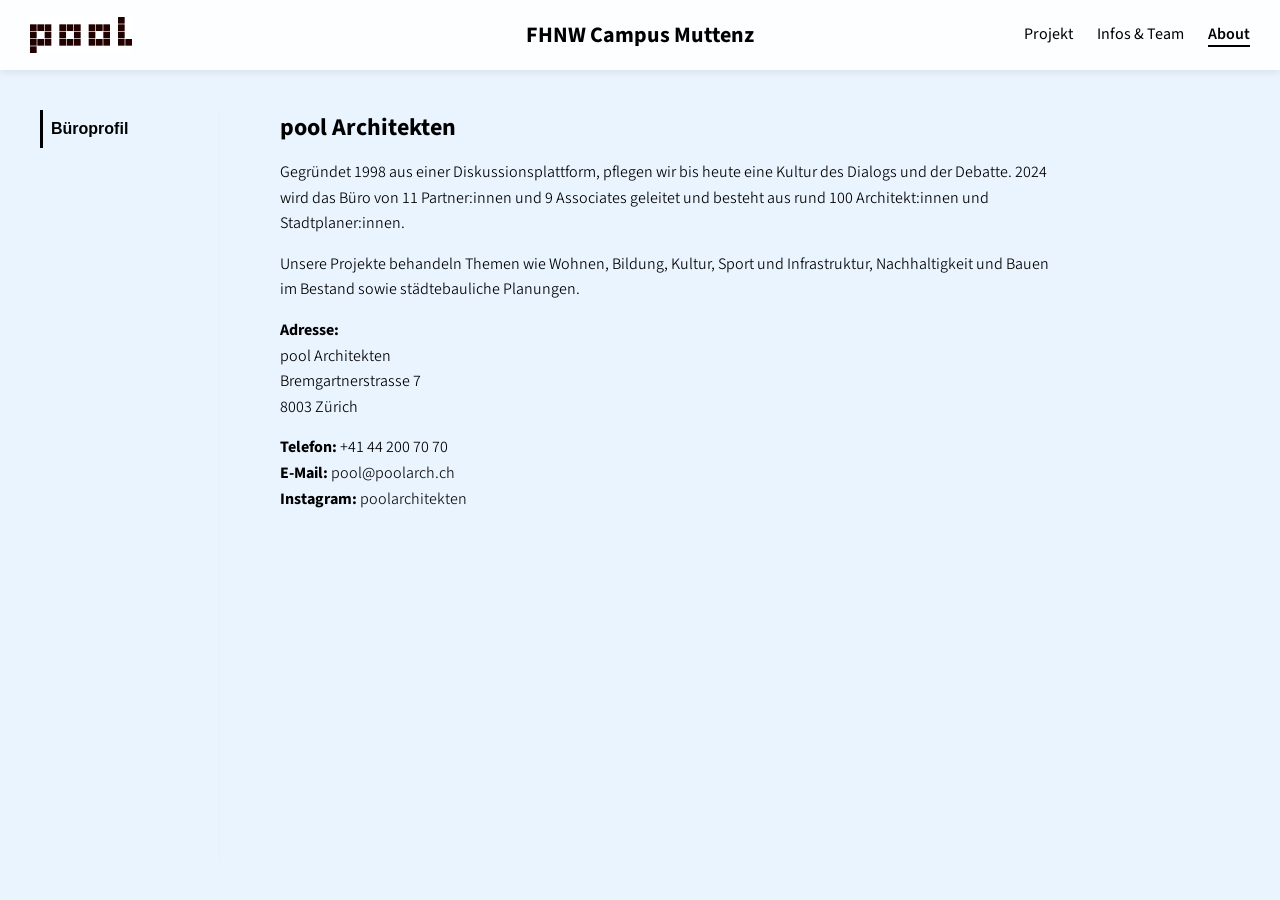
==== about.html @ bfece39b "first commit" ====
<!DOCTYPE html>
<html lang="en">

<head>
    <meta charset="UTF-8">
    <meta name="viewport" content="width=device-width, initial-scale=1.0">
    <title>FHNW Muttenz</title>
    <link rel="stylesheet" href="style.css">
    <link href="https://fonts.googleapis.com/css2?family=Source+Sans+3:ital,wght@0,200..900;1,200..900&display=swap"
        rel="stylesheet">
</head>

<body class="datenblatt">
    <nav class="navbar">
        <div class="nav-left">
            <a href="index.html">
                <img src="img/icon/pool.svg" alt="Pool Logo" class="nav-logo">
            </a>
        </div>

        <div class="nav-center">
            <span>FHNW Campus Muttenz</span>
        </div>

        <div class="nav-right">
            <a href="projekt.html">Projekt</a>
            <a href="infos_&_team.html">Infos & Team</a>
            <a href="about.html" class="active">About</a>
        </div>
    </nav>

    <main class="content">
        <div class="tabs">
            <button class="tab-btn active">Büroprofil</button>
        </div>

        <div class="tab-content">
            <h2>pool Architekten</h2>
            <p>Gegründet 1998 aus einer Diskussionsplattform, pflegen wir bis heute eine Kultur des Dialogs und der
                Debatte.
                2024 wird das Büro von 11 Partner:innen und 9 Associates geleitet und besteht aus rund 100
                Architekt:innen und Stadtplaner:innen.</p>
            <p>Unsere Projekte behandeln Themen wie Wohnen, Bildung, Kultur, Sport und Infrastruktur, Nachhaltigkeit und
                Bauen im Bestand sowie städtebauliche Planungen.</p>

            <p><strong>Adresse:</strong><br>
                pool Architekten<br>
                Bremgartnerstrasse 7<br>
                8003 Zürich</p>
            <p><strong>Telefon:</strong> +41 44 200 70 70<br>
                <strong>E-Mail:</strong> <a href="mailto:pool@poolarch.ch">pool@poolarch.ch</a><br>
                <strong>Instagram:</strong> <a href="https://www.instagram.com/poolarchitekten/"
                    target="_blank">poolarchitekten</a>
            </p>
        </div>
    </main>

</body>

</html>
---- style.css ----
body {
  margin: 0;
  overflow: auto;
  min-height: 100vh;
  padding-top: 70px;
  background-color: #eaf4ff;
  font-family: "Source Sans 3", sans-serif;
}

p {
  font-weight: 350;
}

body.home {
  background-image:
    linear-gradient(#dbe3ed 1px, transparent 1px),
    linear-gradient(90deg, #dbe3ed 1px, transparent 1px);

  background-size: 25px 25px;
}

* {
  margin: 0;
  padding: 0;
  box-sizing: border-box;
}

.content {
  max-width: 1100px;
}

.home .canvas {
  width: 4000px;
  height: 2000px;

  display: grid;
  grid-template-columns: repeat(14, 1fr);

  gap: 60px;
  padding: 100px;
}

.canvas img {
  width: 100%;
  aspect-ratio: 1/1;
  object-fit: cover;
}

.switch {
  position: fixed;
  bottom: 30px;
  left: 50%;
  transform: translateX(-50%);

  display: flex;
  gap: 20px;

  background: white;
  padding: 10px 20px;
  border-radius: 30px;

  box-shadow: 0 4px 12px rgba(0, 0, 0, 0.1);
  z-index: 2000;
}

.switch button {
  border: none;
  background: none;
  font-size: 16px;
  cursor: pointer;
  opacity: 0.6;
}

.switch button.active {
  opacity: 1;
  font-weight: 600;
}

img {
  background-color: #fff;
}

.navbar {
  position: fixed;
  top: 0;
  left: 0;
  width: 100%;
  height: 70px;

  display: grid;
  grid-template-columns: 1fr auto 1fr;
  align-items: center;

  padding: 0 30px;
  box-sizing: border-box;

  background: rgba(255, 255, 255, 0.9);
  backdrop-filter: blur(8px);
  z-index: 1000;
  box-shadow: 0 2px 8px rgba(0, 0, 0, 0.08);
}

.nav-left {
  display: flex;
  align-items: center;
  justify-content: flex-start;
}

.nav-right a.active {
  font-weight: 600;
  border-bottom: 2px solid black;
}

.nav-logo {
  height: 36px;
  width: auto;
  display: block;
}

.nav-center {
  text-align: center;
  font-size: 22px;
  font-weight: bold;
  white-space: nowrap;
}

.nav-right {
  display: flex;
  justify-content: flex-end;
  gap: 24px;
}

.nav-right a {
  text-decoration: none;
  color: black;
  font-size: 16px;
  transition: opacity 0.2s ease;
}

.nav-right a:hover {
  opacity: 0.6;
}

main.content {
  display: flex;
  gap: 40px;
  padding: 40px;
  height: calc(100vh - 70px);
}

/* linke Spalte: Tabs / Kategorien */
.tabs {
  display: flex;
  flex-direction: column;
  min-width: 180px;
  border-right: 1px solid #eee;
  padding-right: 20px;
  gap: 15px;
}

.tab-btn {
  padding: 10px 0;
  background: none;
  border: none;
  text-align: left;
  cursor: pointer;
  font-size: 16px;
  color: #555;
  border-left: 3px solid transparent;
  transition: all 0.3s ease;
}

.tab-btn.active {
  color: #000;
  font-weight: 600;
  border-left: 3px solid #000;
  padding-left: 8px;
}

.tab-btn:hover {
  color: #000;
}

/* rechte Spalte: Content */
.tab-content {
  flex: 1;
  padding-left: 20px;
  overflow-y: visible;
  max-height: calc(100vh - 80px);
}

.tab-content h2 {
  margin-top: 0;
  font-size: 24px;
  margin-bottom: 15px;
}

.tab-content h3 {
  margin-top: 20px;
  margin-bottom: 10px;
  font-size: 18px;
}

.tab-content p {
  margin-bottom: 15px;
  line-height: 1.6;
}

/* Scrollbar dezent */
.tab-content::-webkit-scrollbar {
  width: 6px;
}

.tab-content::-webkit-scrollbar-thumb {
  background: rgba(0, 0, 0, 0.15);
  border-radius: 3px;
}

@media (max-width: 900px) {
  main.content {
    flex-direction: column;
    padding: 20px;
  }

  .tabs {
    flex-direction: row;
    border-right: none;
    border-bottom: 1px solid #eee;
    padding-right: 0;
    padding-bottom: 10px;
  }

  .tab-btn {
    border-left: none;
    border-bottom: 3px solid transparent;
    padding: 10px 15px;
  }

  .tab-btn.active {
    border-left: none;
    border-bottom: 3px solid #000;
  }
}

.infos-layout {
  display: grid;
  grid-template-columns: 1fr 450px;
}

.infos-header {
  grid-column: 1 / -1;
  /* überspannt beide Spalten */
}

.infos-data {
  grid-column: 1;
}

.infos-image {
  grid-column: 2;
  align-self: end;
  /* Bild sitzt unten rechts */
}

.infos-image img {
  width: 100%;
  height: auto;
  object-fit: cover;
}

#img-infos {
  background-color: rgba(255, 255, 255, 0);
}

@media (max-width:900px) {
  .infos-layout {
    grid-template-columns: 1fr;
  }

  .infos-image {
    grid-column: 1;
  }
}

a {
  color: #111;
  text-decoration: none;
}

a:hover {
  text-decoration: underline;
}

.project-page {
  display: flex;
  gap: 60px;
  height: calc(100vh - 70px);
  padding: 20px 40px;
}

.project-info {
  flex: 1;
  max-width: 500px;
  overflow: hidden;
  /* Infoblock scrollt nicht */
}

.project-info h2 {
  margin-bottom: 20px;
  font-family: "Source Sans 3";
}

body.projekt {
  overflow-y: hidden;
}

.swiper.mySwiper {
  flex: 1;
  height: 100%;
  overflow: visible;
}

.swiper-slide-active img {
  transform: scale(1);
}

.swiper {
  height: 90vh;
}

.swiper-slide {
  scroll-snap-align: center;
  height: auto;
  transition: transform 0.3s ease;
}

.swiper-wrapper {
  align-items: center;
}

.image-card {
  position: relative;
  width: 100%;
}

.image-inner {
  position: relative;
  transform: scale(0.85);
  transition: transform 0.6s ease;
}

.swiper-slide-active .image-inner {
  transform: scale(1);
}

.main-img {
  width: 100%;
  aspect-ratio: 1/1;
  object-fit: cover;
  display: block;
}

.caption {
  position: absolute;
  bottom: 0;
  left: 0;
  width: 100%;
  padding: 14px 14px 10px 14px;
  color: white;
  font-size: 13px;

  background: linear-gradient(to top,
      rgba(0, 0, 0, 0.72),
      rgba(0, 0, 0, 0));
}

.detail-img {
  position: absolute;
  right: -40px;
  bottom: 40px;
  width: 140px;
  aspect-ratio: 1/1;
  object-fit: cover;
  box-shadow: 0 10px 30px rgba(0, 0, 0, 0.15);
  cursor: pointer;
  pointer-events: auto;
  transition: transform 0.6s, box-shadow 0.3s;
}

.detail-img:hover {
  transform: scale(1.05);
  box-shadow: 0 14px 40px rgba(0, 0, 0, 0.2);
}
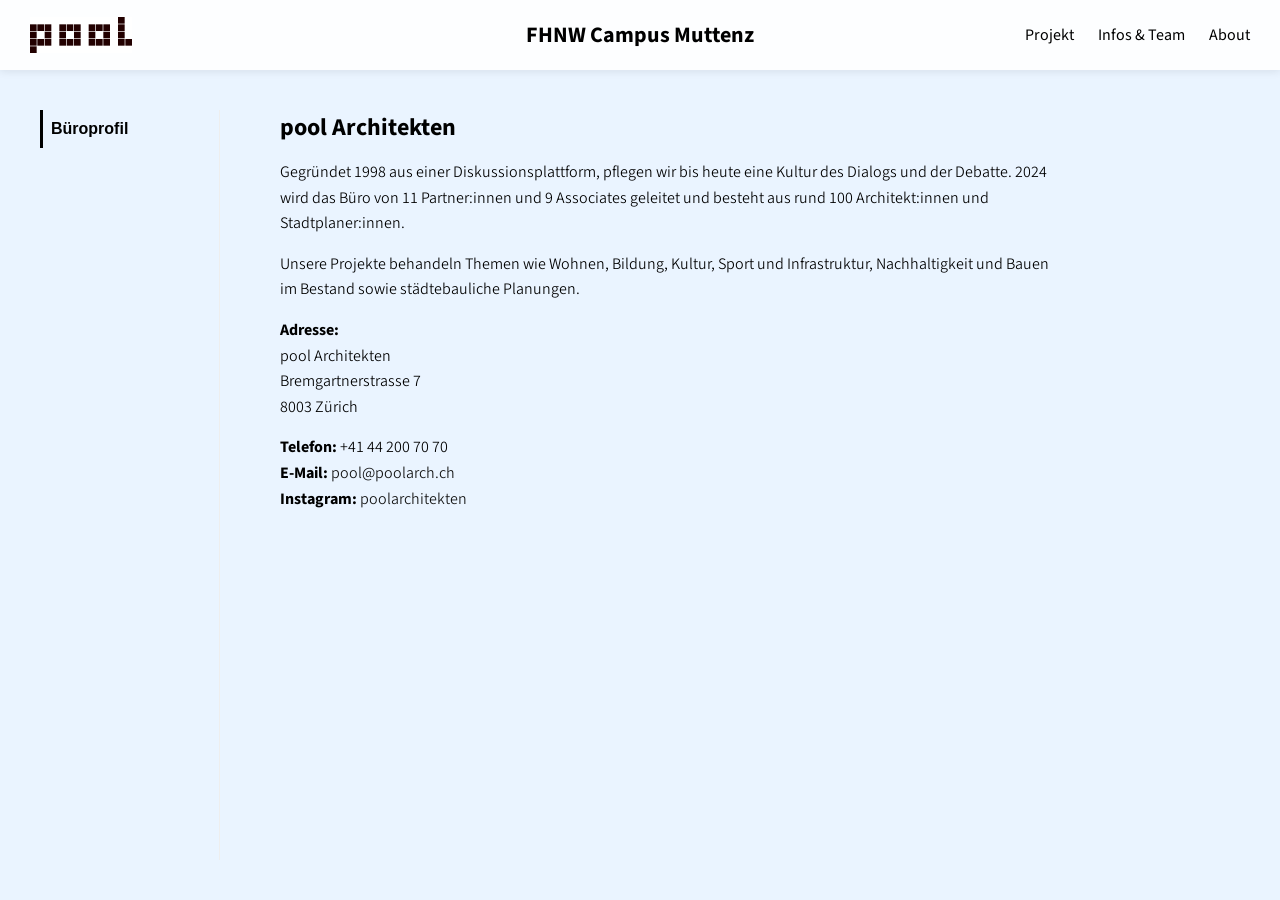
==== commit 0d26c9a4: "responsive" ====
--- a/about.html
+++ b/about.html
@@ -22,10 +22,18 @@
             <span>FHNW Campus Muttenz</span>
         </div>
 
-        <div class="nav-right">
-            <a href="projekt.html">Projekt</a>
-            <a href="infos_&_team.html">Infos & Team</a>
-            <a href="about.html" class="active">About</a>
+       <div class="nav-right">
+            <div class="burger">
+                <span></span>
+                <span></span>
+                <span></span>
+            </div>
+
+            <div class="nav-links">
+                <a href="projekt.html">Projekt</a>
+                <a href="infos_&_team.html">Infos & Team</a>
+                <a href="about.html">About</a>
+            </div>
         </div>
     </nav>
 
@@ -54,7 +62,7 @@
             </p>
         </div>
     </main>
-
+    <script src="script.js"></script>
 </body>
 
 </html>
--- a/style.css
+++ b/style.css
@@ -17,6 +17,10 @@
     linear-gradient(90deg, #dbe3ed 1px, transparent 1px);
 
   background-size: 25px 25px;
+
+  margin: 0;
+  padding: 0;
+  overflow: hidden;
 }
 
 * {
@@ -25,25 +29,54 @@
   box-sizing: border-box;
 }
 
+.burger {
+  display: none;
+  flex-direction: column;
+  gap: 5px;
+  cursor: pointer;
+}
+
+.burger span {
+  width: 24px;
+  height: 2px;
+  background: black;
+  display: block;
+  transition: all 0.3s ease;
+}
+
 .content {
   max-width: 1100px;
 }
 
 .home .canvas {
   width: 4000px;
-  height: 2000px;
-
+  position: absolute;
   display: grid;
-  grid-template-columns: repeat(14, 1fr);
+  grid-template-columns: repeat(10, 1fr);
+  grid-auto-rows: 1fr;
 
   gap: 60px;
   padding: 100px;
 }
 
+.viewport {
+  position: fixed;
+  inset: 0;
+  overflow: hidden;
+}
+
 .canvas img {
   width: 100%;
   aspect-ratio: 1/1;
   object-fit: cover;
+  display: block;
+  transition: filter 0.3s ease, transform 0.3s ease;
+  cursor: pointer;
+}
+
+.canvas img:hover {
+  filter: brightness(0.8);
+  transform: scale(1.03);
 }
 
 .switch {
@@ -96,7 +129,7 @@
 
   background: rgba(255, 255, 255, 0.9);
   backdrop-filter: blur(8px);
-  z-index: 1000;
+  z-index: 9000;
   box-shadow: 0 2px 8px rgba(0, 0, 0, 0.08);
 }
 
@@ -106,7 +139,7 @@
   justify-content: flex-start;
 }
 
-.nav-right a.active {
+.nav-links a.active {
   font-weight: 600;
   border-bottom: 2px solid black;
 }
@@ -124,20 +157,20 @@
   white-space: nowrap;
 }
 
-.nav-right {
+.nav-links {
   display: flex;
   justify-content: flex-end;
   gap: 24px;
 }
 
-.nav-right a {
+.nav-links a {
   text-decoration: none;
   color: black;
   font-size: 16px;
   transition: opacity 0.2s ease;
 }
 
-.nav-right a:hover {
+.nav-links a:hover {
   opacity: 0.6;
 }
 
@@ -216,7 +249,54 @@
   border-radius: 3px;
 }
 
-@media (max-width: 900px) {
+@media (max-width: 900px), (max-device-width: 900px) {
+  .burger {
+    display: flex;
+  }
+
+ .infos-layout {
+    grid-template-columns: 1fr 350px !important;
+}
+
+  /* Titel kleiner */
+  .nav-center {
+    font-size: 16px;
+  }
+
+  .nav-right {
+  display: flex;
+  justify-content: flex-end;
+  gap: 24px;
+}
+
+  /* Links werden Dropdown */
+  .nav-links {
+    position: absolute;
+    top: 70px;
+    right: 0;
+    width: 220px;
+
+    background: white;
+    box-shadow: 0 4px 12px rgba(0,0,0,0.1);
+
+    display: flex;
+    flex-direction: column;
+    gap: 16px;
+    padding: 20px;
+
+    opacity: 0;
+    pointer-events: none;
+    transform: translateY(-10px);
+    transition: all 0.3s ease;
+  }
+
+  /* offen */
+  .nav-links.open {
+    opacity: 1;
+    pointer-events: auto;
+    transform: translateY(0);
+  }
+  
   main.content {
     flex-direction: column;
     padding: 20px;
@@ -240,6 +320,13 @@
     border-left: none;
     border-bottom: 3px solid #000;
   }
+    .infos-layout {
+    grid-template-columns: 1fr;
+  }
+
+  .infos-image {
+    grid-column: 1;
+  }
 }
 
 .infos-layout {
@@ -270,16 +357,6 @@
 
 #img-infos {
   background-color: rgba(255, 255, 255, 0);
-}
-
-@media (max-width:900px) {
-  .infos-layout {
-    grid-template-columns: 1fr;
-  }
-
-  .infos-image {
-    grid-column: 1;
-  }
 }
 
 a {
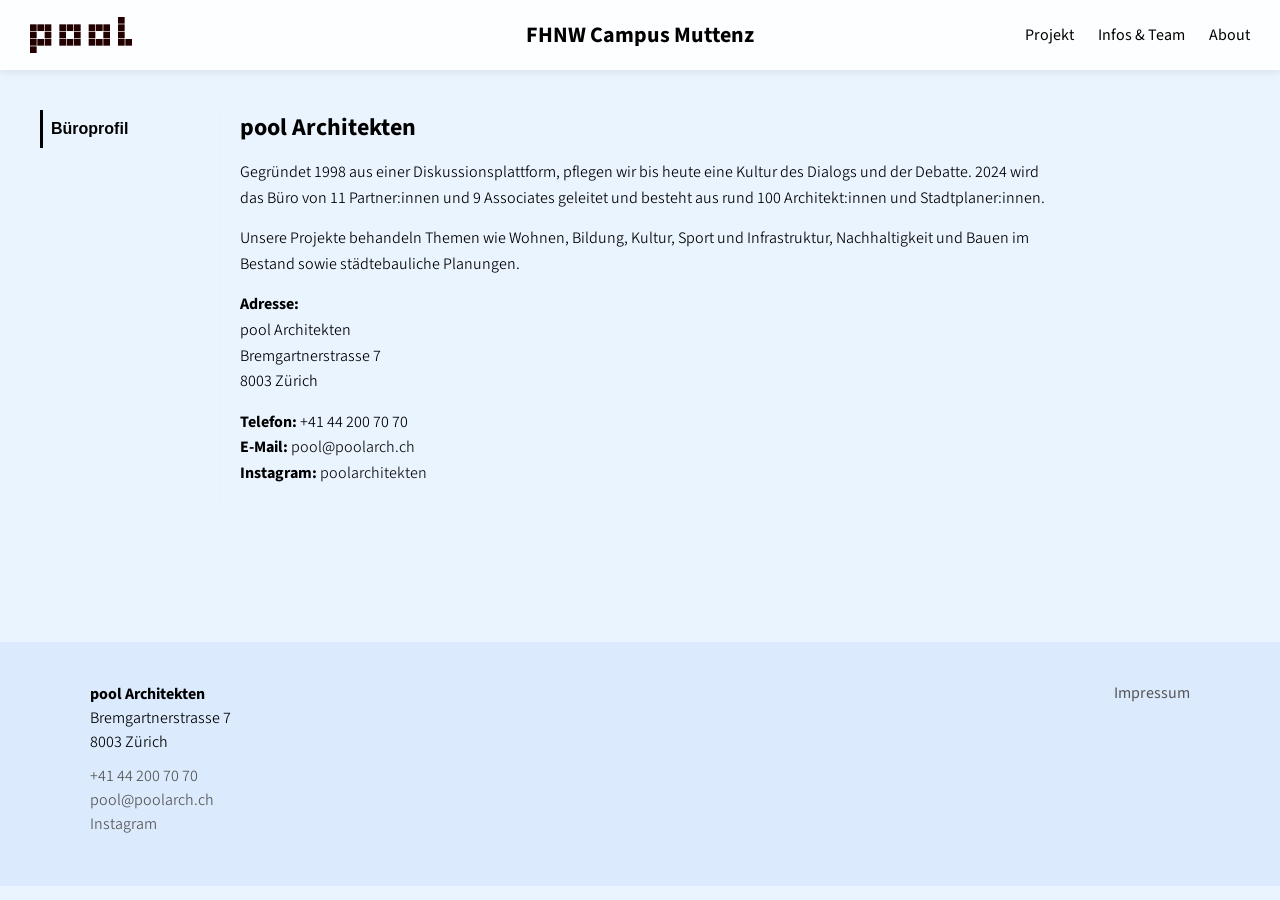
==== commit 49b2fe64: "responsive" ====
--- a/about.html
+++ b/about.html
@@ -37,12 +37,12 @@
         </div>
     </nav>
 
-    <main class="content">
+    <main class="content about">
         <div class="tabs">
-            <button class="tab-btn active">Büroprofil</button>
+            <button class="tab-btn active" data-tab="bueroprofil">Büroprofil</button>
         </div>
 
-        <div class="tab-content">
+        <div class="tab-content" id="bueroprofil">
             <h2>pool Architekten</h2>
             <p>Gegründet 1998 aus einer Diskussionsplattform, pflegen wir bis heute eine Kultur des Dialogs und der
                 Debatte.
@@ -63,6 +63,30 @@
         </div>
     </main>
     <script src="script.js"></script>
+    <footer class="site-footer">
+  <div class="footer-inner">
+
+    <div class="footer-contact">
+      <p>
+        <strong>pool Architekten</strong><br>
+        Bremgartnerstrasse 7<br>
+        8003 Zürich
+      </p>
+
+      <p>
+        <a href="tel:+41442007070">+41 44 200 70 70</a><br>
+        <a href="mailto:pool@poolarch.ch">pool@poolarch.ch</a><br>
+        <a href="https://www.instagram.com/poolarchitekten/" target="_blank">
+          Instagram
+        </a>
+      </p>
+    </div>
+
+    <div class="footer-right">
+      <a href="impressum.html">Impressum</a>
+    </div>
+
+  </div>
+</footer>
 </body>
-
 </html>
--- a/style.css
+++ b/style.css
@@ -44,10 +44,6 @@
   transition: all 0.3s ease;
 }
 
-.content {
-  max-width: 1100px;
-}
-
 .home .canvas {
   width: 4000px;
   position: absolute;
@@ -148,6 +144,7 @@
   height: 36px;
   width: auto;
   display: block;
+  background: transparent;
 }
 
 .nav-center {
@@ -174,11 +171,24 @@
   opacity: 0.6;
 }
 
+.content.infos,
+.content.about,
+.content.impressum {
+  max-width: 1100px;
+}
+
+.content.project-page {
+  max-width: 1200px;
+}
+
 main.content {
   display: flex;
-  gap: 40px;
   padding: 40px;
+}
+
+main.content.project-page {
   height: calc(100vh - 70px);
+  gap: 140px;
 }
 
 /* linke Spalte: Tabs / Kategorien */
@@ -219,7 +229,6 @@
   flex: 1;
   padding-left: 20px;
   overflow-y: visible;
-  max-height: calc(100vh - 80px);
 }
 
 .tab-content h2 {
@@ -249,14 +258,86 @@
   border-radius: 3px;
 }
 
-@media (max-width: 900px), (max-device-width: 900px) {
+.site-footer {
+  margin-top: 100px;
+  padding: 40px;
+  background: #dbebfd;
+  border-top: #b7c7db;
+}
+
+/*#eaf4ff;*/
+.footer-inner {
+  max-width: 1100px;
+  margin: 0 auto;
+
+  display: grid;
+  grid-template-columns: 1fr auto;
+  gap: 40px;
+  align-items: start;
+}
+
+.footer-contact p {
+  margin-bottom: 10px;
+  line-height: 1.5;
+}
+
+.footer-contact a,
+.footer-right a {
+  color: #555;
+  text-decoration: none;
+  transition: opacity 0.2s ease;
+}
+
+.footer-contact a:hover,
+.footer-right a:hover {
+  opacity: 0.6;
+}
+
+body.projekt {
+  overflow-y: hidden;
+}
+
+@media (max-width: 900px),
+(max-device-width: 900px) {
+  .swiper.mySwiper {
+    height: auto;
+    order: -1;
+  }
+
+  body.projekt {
+    overflow-y: auto;
+    overflow-x: hidden;
+  }
+
+  main.content.project-page {
+    height: auto;
+  }
+
+main.content   {
+    height: auto;
+    flex-direction: column;
+    padding: 20px;
+  }
+
+  .swiper-wrapper {
+    align-items: flex-start;
+    /* Slides oben ausrichten */
+  }
+
+  .swiper-slide {
+    height: auto;
+    /* Slide-Höhe passt sich Inhalt an */
+  }
+
   .burger {
     display: flex;
   }
 
- .infos-layout {
-    grid-template-columns: 1fr 350px !important;
-}
+  .infos-layout {
+    display: flex;
+    flex-direction: column;
+    grid-template-columns: none;
+  }
 
   /* Titel kleiner */
   .nav-center {
@@ -264,10 +345,10 @@
   }
 
   .nav-right {
-  display: flex;
-  justify-content: flex-end;
-  gap: 24px;
-}
+    display: flex;
+    justify-content: flex-end;
+    gap: 24px;
+  }
 
   /* Links werden Dropdown */
   .nav-links {
@@ -277,7 +358,7 @@
     width: 220px;
 
     background: white;
-    box-shadow: 0 4px 12px rgba(0,0,0,0.1);
+    box-shadow: 0 4px 12px rgba(0, 0, 0, 0.1);
 
     display: flex;
     flex-direction: column;
@@ -295,11 +376,6 @@
     opacity: 1;
     pointer-events: auto;
     transform: translateY(0);
-  }
-  
-  main.content {
-    flex-direction: column;
-    padding: 20px;
   }
 
   .tabs {
@@ -320,7 +396,8 @@
     border-left: none;
     border-bottom: 3px solid #000;
   }
-    .infos-layout {
+
+  .infos-layout {
     grid-template-columns: 1fr;
   }
 
@@ -330,10 +407,16 @@
 }
 
 .infos-layout {
-  display: grid;
-  grid-template-columns: 1fr 450px;
-}
-
+  display: block;
+}
+
+
+@media (min-width: 900px) {
+  .infos-layout {
+    display: grid;
+    grid-template-columns: 1fr 450px;
+  }
+}
 .infos-header {
   grid-column: 1 / -1;
   /* überspannt beide Spalten */
@@ -369,10 +452,10 @@
 }
 
 .project-page {
-  display: flex;
-  gap: 60px;
-  height: calc(100vh - 70px);
-  padding: 20px 40px;
+  display: grid;
+  grid-template-columns: 1fr 1fr;
+  gap: 40px;
+  padding: 100px 40px 40px;
 }
 
 .project-info {
@@ -385,10 +468,6 @@
 .project-info h2 {
   margin-bottom: 20px;
   font-family: "Source Sans 3";
-}
-
-body.projekt {
-  overflow-y: hidden;
 }
 
 .swiper.mySwiper {
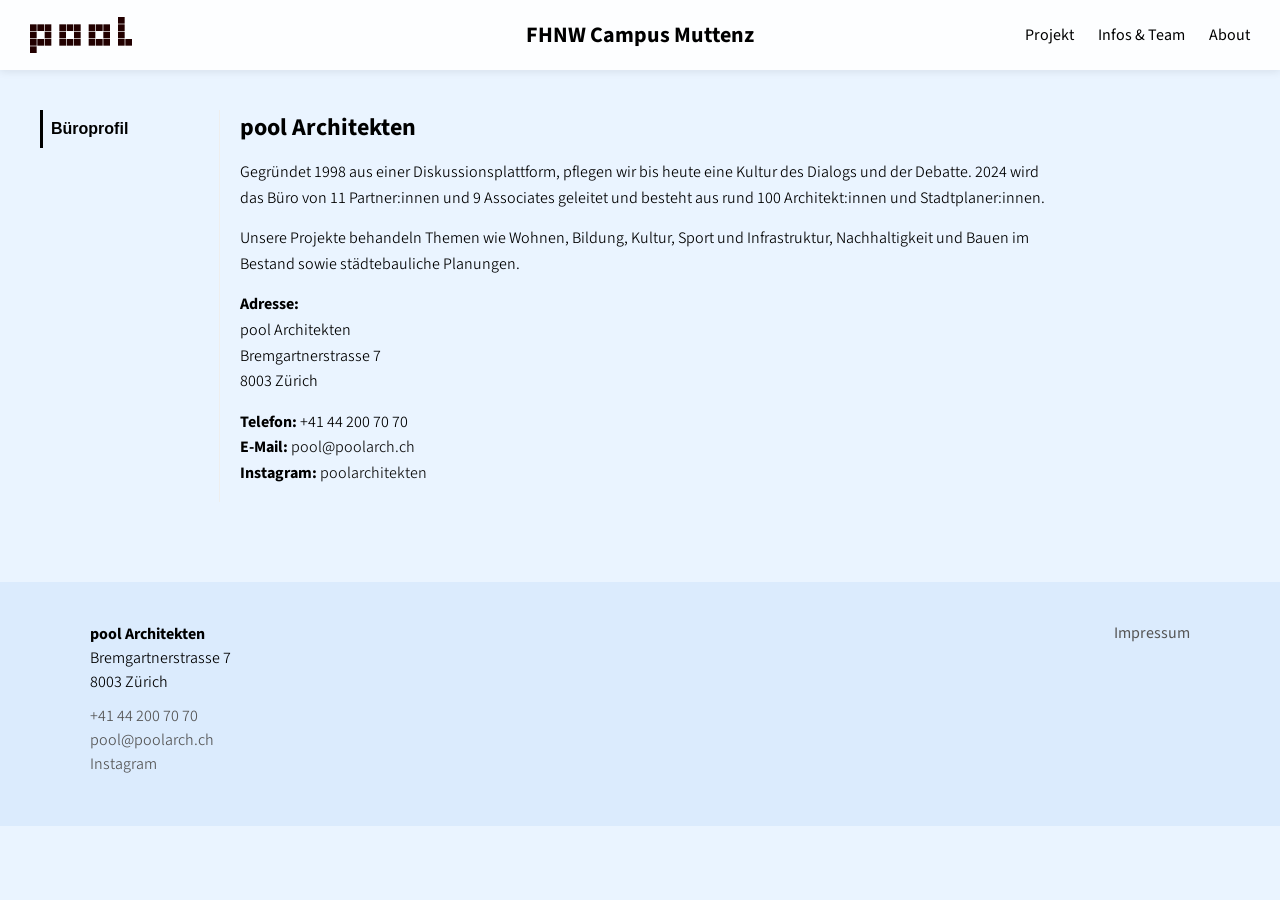
==== commit 1b217d72: "index" ====
--- a/about.html
+++ b/about.html
@@ -10,7 +10,7 @@
         rel="stylesheet">
 </head>
 
-<body class="datenblatt">
+<body class="about">
     <nav class="navbar">
         <div class="nav-left">
             <a href="index.html">
--- a/style.css
+++ b/style.css
@@ -21,6 +21,7 @@
   margin: 0;
   padding: 0;
   overflow: hidden;
+  height: 100vh;
 }
 
 * {
@@ -44,15 +45,44 @@
   transition: all 0.3s ease;
 }
 
+.zoom-wrapper {
+  width: 3800px;
+  height: 2600px;
+  position: absolute;
+  top: 50%;
+  left: 50%;
+  margin-top: -1300px;
+  margin-left: -1900px;
+  transform: scale(0.25);
+  transform-origin: center center;
+  transition: transform 2.5s cubic-bezier(0.82, 1, 0.36, 1);
+}
+
+body.loaded .zoom-wrapper {
+  transform: scale(1);
+}
+
+.scroll-container {
+  width: 3800px;
+  height: 2200px;
+  position: absolute;
+  top: 50%;
+  left: 50%;
+  transform: translate(-50%, -50%);
+}
+
 .home .canvas {
-  width: 4000px;
+  width: 3800px;
+  height: auto;
   position: absolute;
+  top: 0;
+  left: 0;
   display: grid;
   grid-template-columns: repeat(10, 1fr);
-  grid-auto-rows: 1fr;
-
-  gap: 60px;
-  padding: 100px;
+  grid-auto-rows: 310px;
+  gap: 55px;
+  padding: 180px 20px 220px 180px;
+  align-content: start;
 }
 
 .viewport {
@@ -70,39 +100,13 @@
   cursor: pointer;
 }
 
+.image-card:has(.detail-img) .main-img {
+  cursor: pointer;
+}
+
 .canvas img:hover {
   filter: brightness(0.8);
   transform: scale(1.03);
-}
-
-.switch {
-  position: fixed;
-  bottom: 30px;
-  left: 50%;
-  transform: translateX(-50%);
-
-  display: flex;
-  gap: 20px;
-
-  background: white;
-  padding: 10px 20px;
-  border-radius: 30px;
-
-  box-shadow: 0 4px 12px rgba(0, 0, 0, 0.1);
-  z-index: 2000;
-}
-
-.switch button {
-  border: none;
-  background: none;
-  font-size: 16px;
-  cursor: pointer;
-  opacity: 0.6;
-}
-
-.switch button.active {
-  opacity: 1;
-  font-weight: 600;
 }
 
 img {
@@ -187,7 +191,7 @@
 }
 
 main.content.project-page {
-  height: calc(100vh - 70px);
+  height: calc(100vh - 40px);
   gap: 140px;
 }
 
@@ -248,7 +252,6 @@
   line-height: 1.6;
 }
 
-/* Scrollbar dezent */
 .tab-content::-webkit-scrollbar {
   width: 6px;
 }
@@ -259,13 +262,20 @@
 }
 
 .site-footer {
-  margin-top: 100px;
   padding: 40px;
   background: #dbebfd;
   border-top: #b7c7db;
 }
 
-/*#eaf4ff;*/
+.about .site-footer,
+.infos .site-footer {
+  margin-top: 40px;
+}
+
+.impressum .site-footer {
+  margin-top: 80px;
+}
+
 .footer-inner {
   max-width: 1100px;
   margin: 0 auto;
@@ -293,8 +303,9 @@
   opacity: 0.6;
 }
 
-body.projekt {
-  overflow-y: hidden;
+.projekt main {
+  height: 100vh;
+  overflow: hidden;
 }
 
 @media (max-width: 900px),
@@ -311,9 +322,10 @@
 
   main.content.project-page {
     height: auto;
-  }
-
-main.content   {
+    gap: 40px;
+  }
+
+  main.content {
     height: auto;
     flex-direction: column;
     padding: 20px;
@@ -417,6 +429,7 @@
     grid-template-columns: 1fr 450px;
   }
 }
+
 .infos-header {
   grid-column: 1 / -1;
   /* überspannt beide Spalten */
@@ -462,7 +475,6 @@
   flex: 1;
   max-width: 500px;
   overflow: hidden;
-  /* Infoblock scrollt nicht */
 }
 
 .project-info h2 {
@@ -528,6 +540,11 @@
   background: linear-gradient(to top,
       rgba(0, 0, 0, 0.72),
       rgba(0, 0, 0, 0));
+}
+
+.image-card.detail-active .caption {
+  color: black;
+  background: none;
 }
 
 .detail-img {
